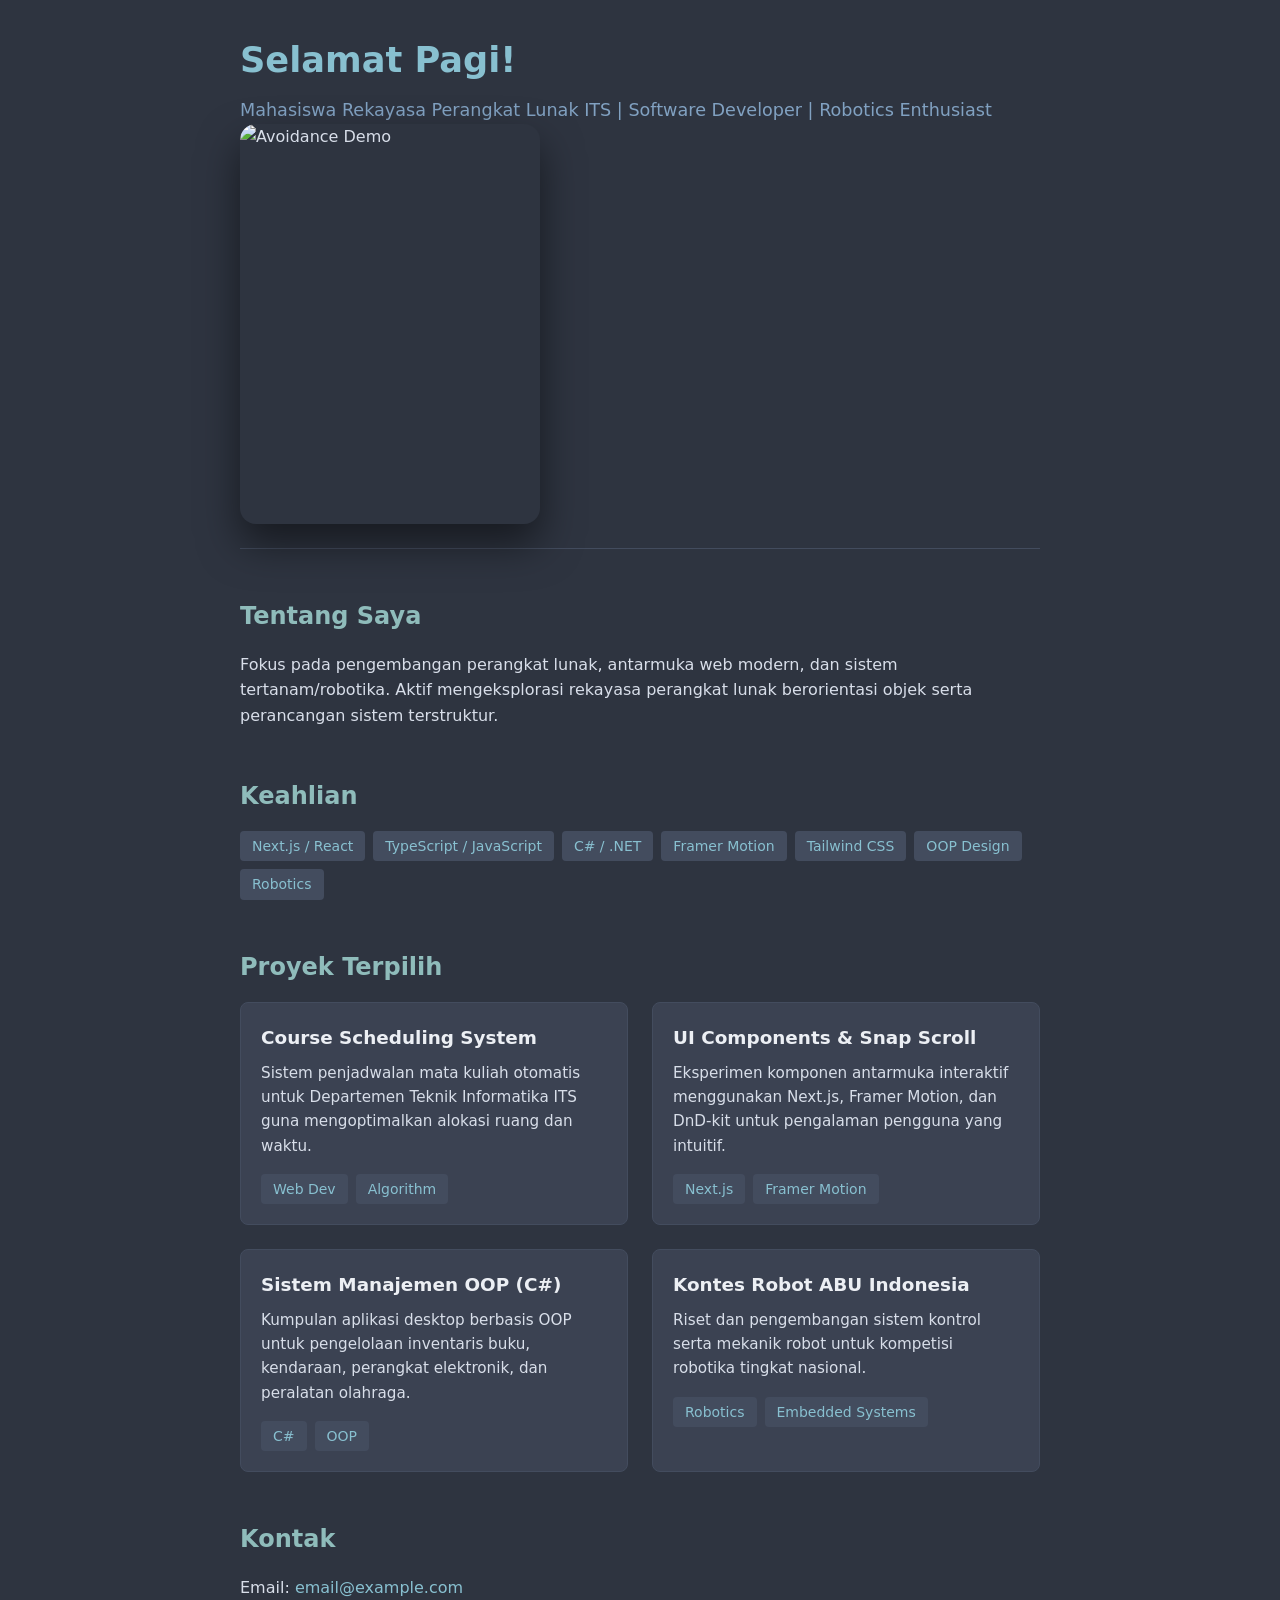
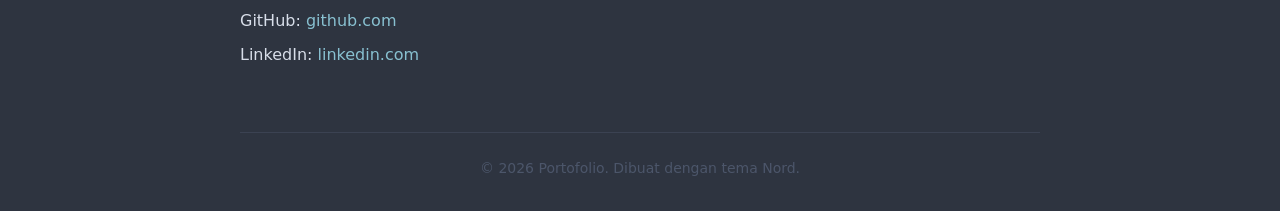
==== site_daffa/src/index.html @ 9378a6b1 "daffa ganteng pake bgt" ====
<!DOCTYPE html>
<html lang="id">
	<head>
		<meta charset="UTF-8">
		<meta name="viewport" content="width=device-width, initial-scale=1.0">
		<title>Portofolio</title>
		<style>
/* Nord Color Palette */
:root {
	--nord0: #2e3440;
	--nord1: #3b4252;
	--nord2: #434c5e;
	--nord3: #4c566a;
	--nord4: #d8dee9;
	--nord5: #e5e9f0;
	--nord6: #eceff4;
	--nord7: #8fbcbb;
	--nord8: #88c0d0;
	--nord9: #81a1c1;
	--nord10: #5e81ac;
	--nord11: #bf616a;
	--nord12: #d08770;
	--nord13: #ebcb8b;
	--nord14: #a3be8c;
	--nord15: #b48ead;
}

* {
	box-sizing: border-box;
	margin: 0;
	padding: 0;
}

		body {
			font-family: system-ui, -apple-system, BlinkMacSystemFont, 'Segoe UI', Roboto, sans-serif;
			background-color: var(--nord0);
			color: var(--nord4);
			line-height: 1.6;
			padding: 2rem 1rem;
		}

		.container {
			max-width: 800px;
			margin: 0 auto;
		}

		header {
			margin-bottom: 3rem;
			border-bottom: 1px solid var(--nord2);
			padding-bottom: 1.5rem;
		}

		h1 {
			color: var(--nord8);
			font-size: 2.2rem;
			margin-bottom: 0.5rem;
		}

		p.subtitle {
			color: var(--nord9);
			font-size: 1.1rem;
		}

		section {
			margin-bottom: 3rem;
		}

		h2 {
			color: var(--nord7);
			font-size: 1.5rem;
			margin-bottom: 1rem;
			display: flex;
			align-items: center;
			gap: 0.5rem;
		}

		.tags {
			display: flex;
			flex-wrap: wrap;
			gap: 0.5rem;
			margin-top: 0.5rem;
		}

		.tag {
			background-color: var(--nord2);
			color: var(--nord8);
			padding: 0.25rem 0.75rem;
			border-radius: 4px;
			font-size: 0.875rem;
			font-weight: 500;
		}

		.projects-grid {
			display: grid;
			grid-template-columns: 1fr;
			gap: 1.5rem;
		}

		@media (min-width: 640px) {
			.projects-grid {
				grid-template-columns: repeat(2, 1fr);
			}
		}

		.card {
			background-color: var(--nord1);
			border: 1px solid var(--nord2);
			border-radius: 8px;
			padding: 1.25rem;
			transition: transform 0.2s ease, border-color 0.2s ease;
		}

		.card:hover {
			transform: translateY(-2px);
			border-color: var(--nord8);
		}

		.card h3 {
			color: var(--nord6);
			font-size: 1.15rem;
			margin-bottom: 0.5rem;
		}

		.card p {
			color: var(--nord4);
			font-size: 0.95rem;
			margin-bottom: 1rem;
		}

		.contact-list {
			list-style: none;
		}

		.contact-list li {
			margin-bottom: 0.5rem;
		}

		a {
			color: var(--nord8);
			text-decoration: none;
			transition: color 0.2s ease;
		}

		a:hover {
			color: var(--nord7);
			text-decoration: underline;
		}

		footer {
			margin-top: 4rem;
			text-align: center;
			color: var(--nord3);
			font-size: 0.875rem;
			border-top: 1px solid var(--nord1);
			padding-top: 1.5rem;
		}
		.image-container {
			position: relative;
			width: 300px;
			height: 400px;
			background-color: var(--card-bg);
			border-radius: 16px;
			box-shadow: 0 20px 40px rgba(0, 0, 0, 0.5);
			overflow: hidden;
			/* Smooth return transition when cursor leaves */
			transition: transform 0.5s cubic-bezier(0.25, 1, 0.5, 1);
			will-change: transform;
		}

		.image-container img {
			width: 100%;
			height: 100%;
			object-fit: cover;
			pointer-events: none; /* Prevents image dragging glitches */
		}
		</style>
	</head>
	<body>

		<div class="container">
			<header>
				<h1 id="greeting">Halo!</h1>
				<p class="subtitle">Mahasiswa Rekayasa Perangkat Lunak ITS | Software Developer | Robotics Enthusiast</p>
				<div class="image-container" id="magnetic-image">
					<img src="./dapa/assets/gw-pas-masih-ganteng.jpg" alt="Avoidance Demo">
				</div>
			</header>

			<section id="about">
				<h2>Tentang Saya</h2>
				<p>
				Fokus pada pengembangan perangkat lunak, antarmuka web modern, dan sistem tertanam/robotika.
				Aktif mengeksplorasi rekayasa perangkat lunak berorientasi objek serta perancangan sistem terstruktur.
				</p>
			</section>

			<section id="skills">
				<h2>Keahlian</h2>
				<div class="tags">
					<span class="tag">Next.js / React</span>
					<span class="tag">TypeScript / JavaScript</span>
					<span class="tag">C# / .NET</span>
					<span class="tag">Framer Motion</span>
					<span class="tag">Tailwind CSS</span>
					<span class="tag">OOP Design</span>
					<span class="tag">Robotics</span>
				</div>
			</section>

			<section id="projects">
				<h2>Proyek Terpilih</h2>
				<div class="projects-grid">

					<div class="card">
						<h3>Course Scheduling System</h3>
						<p>Sistem penjadwalan mata kuliah otomatis untuk Departemen Teknik Informatika ITS guna mengoptimalkan alokasi ruang dan waktu.</p>
						<div class="tags">
							<span class="tag">Web Dev</span>
							<span class="tag">Algorithm</span>
						</div>
					</div>

					<div class="card">
						<h3>UI Components & Snap Scroll</h3>
						<p>Eksperimen komponen antarmuka interaktif menggunakan Next.js, Framer Motion, dan DnD-kit untuk pengalaman pengguna yang intuitif.</p>
						<div class="tags">
							<span class="tag">Next.js</span>
							<span class="tag">Framer Motion</span>
						</div>
					</div>

					<div class="card">
						<h3>Sistem Manajemen OOP (C#)</h3>
						<p>Kumpulan aplikasi desktop berbasis OOP untuk pengelolaan inventaris buku, kendaraan, perangkat elektronik, dan peralatan olahraga.</p>
						<div class="tags">
							<span class="tag">C#</span>
							<span class="tag">OOP</span>
						</div>
					</div>

					<div class="card">
						<h3>Kontes Robot ABU Indonesia</h3>
						<p>Riset dan pengembangan sistem kontrol serta mekanik robot untuk kompetisi robotika tingkat nasional.</p>
						<div class="tags">
							<span class="tag">Robotics</span>
							<span class="tag">Embedded Systems</span>
						</div>
					</div>

				</div>
			</section>

			<section id="contact">
				<h2>Kontak</h2>
				<ul class="contact-list">
					<li>Email: <a href="mailto:email@example.com">email@example.com</a></li>
					<li>GitHub: <a href="https://github.com" target="_blank" rel="noopener">github.com</a></li>
					<li>LinkedIn: <a href="https://linkedin.com" target="_blank" rel="noopener">linkedin.com</a></li>
				</ul>
			</section>

			<footer>
				<p>&copy; <span id="year"></span> Portofolio. Dibuat dengan tema Nord.</p>
			</footer>
		</div>

		<script>
			// Salam dinamis berdasarkan waktu
			const hour = new Date().getHours();
			const greetingEl = document.getElementById('greeting');

			if (hour < 11) {
				greetingEl.textContent = 'Selamat Pagi!';
			} else if (hour < 15) {
				greetingEl.textContent = 'Selamat Siang!';
			} else if (hour < 18) {
				greetingEl.textContent = 'Selamat Sore!';
			} else {
				greetingEl.textContent = 'Selamat Malam!';
			}

			// Tahun footer otomatis
			document.getElementById('year').textContent = new Date().getFullYear();
			const el = document.getElementById('magnetic-image');

			// Configuration constants
			const AVOID_RADIUS = 200; // How close the mouse needs to get (in pixels)
			const PUSH_STRENGTH = 40;  // Maximum distance the image will move away (in pixels)

			window.addEventListener('mousemove', (e) => {
				// Get the bounding box of the image element
				const rect = el.getBoundingClientRect();

				// Calculate the center coordinates of the image
				const elX = rect.left + rect.width / 2;
				const elY = rect.top + rect.height / 2;

				// Calculate distance between mouse and image center
				const deltaX = e.clientX - elX;
				const deltaY = e.clientY - elY;
				const distance = Math.hypot(deltaX, deltaY);

				// If mouse is within the avoidance radius
				if (distance < AVOID_RADIUS) {
					// Calculate the force based on how close the mouse is (closer = stronger push)
					const force = (AVOID_RADIUS - distance) / AVOID_RADIUS;

					// Calculate angle of movement
					const angle = Math.atan2(deltaY, deltaX);

					// Calculate the inverse (opposite) translation coordinates
					const moveX = -Math.cos(angle) * force * PUSH_STRENGTH;
					const moveY = -Math.sin(angle) * force * PUSH_STRENGTH;

					// Temporarily disable the CSS transition for real-time tracking
					el.style.transition = 'none';
					el.style.transform = `translate(${moveX}px, ${moveY}px)`;
				} else {
					// Reset position and re-enable smooth spring back transition
					el.style.transition = 'transform 0.5s cubic-bezier(0.25, 1, 0.5, 1)';
					el.style.transform = 'translate(0px, 0px)';
				}
			});
		</script>
	</body>
</html>
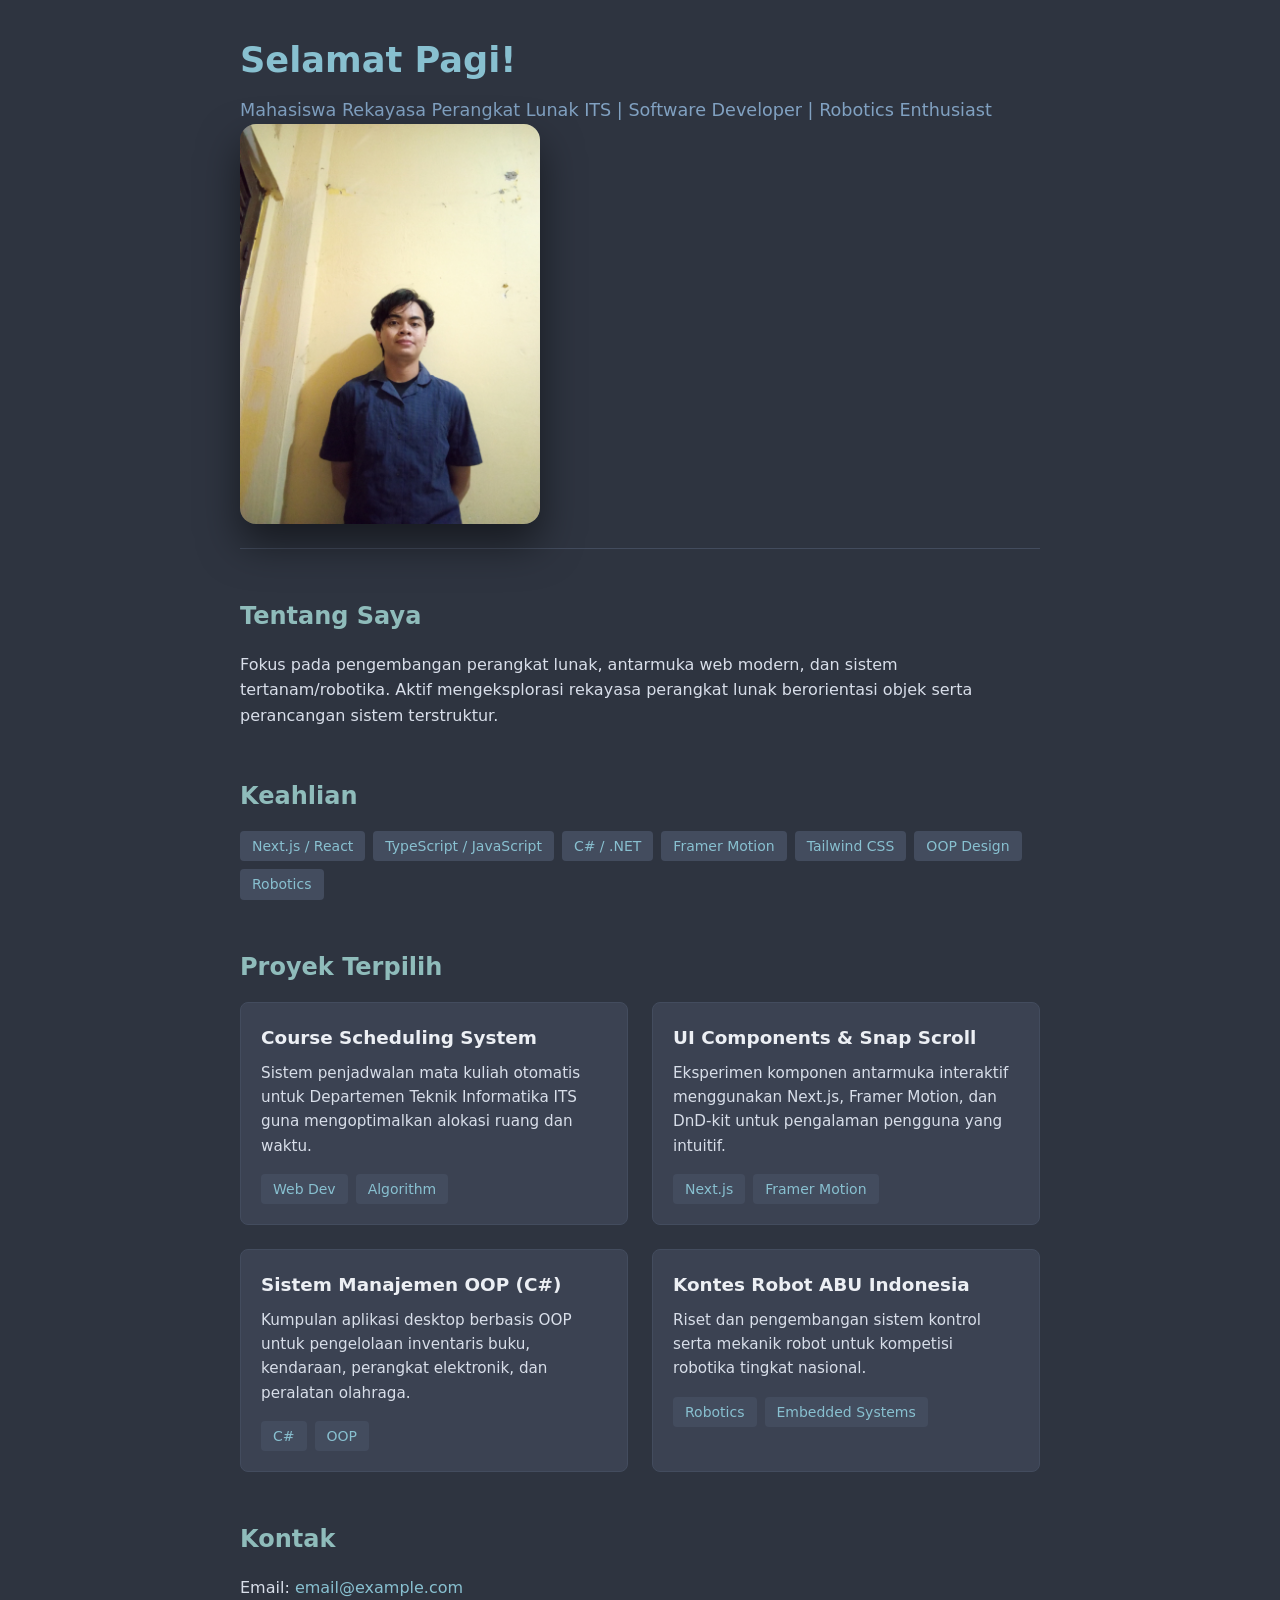
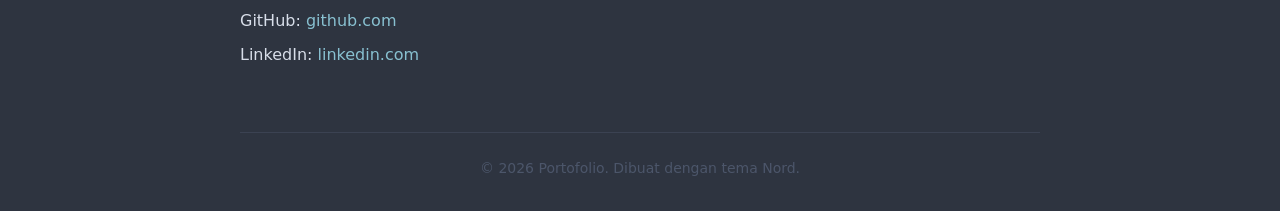
==== commit f01dbdb7: "readme" ====
--- a/site_daffa/src/index.html
+++ b/site_daffa/src/index.html
@@ -182,7 +182,7 @@
 				<h1 id="greeting">Halo!</h1>
 				<p class="subtitle">Mahasiswa Rekayasa Perangkat Lunak ITS | Software Developer | Robotics Enthusiast</p>
 				<div class="image-container" id="magnetic-image">
-					<img src="./dapa/assets/gw-pas-masih-ganteng.jpg" alt="Avoidance Demo">
+					<img src="../assets/gw-pas-masih-ganteng.jpg" alt="Avoidance Demo">
 				</div>
 			</header>
 
